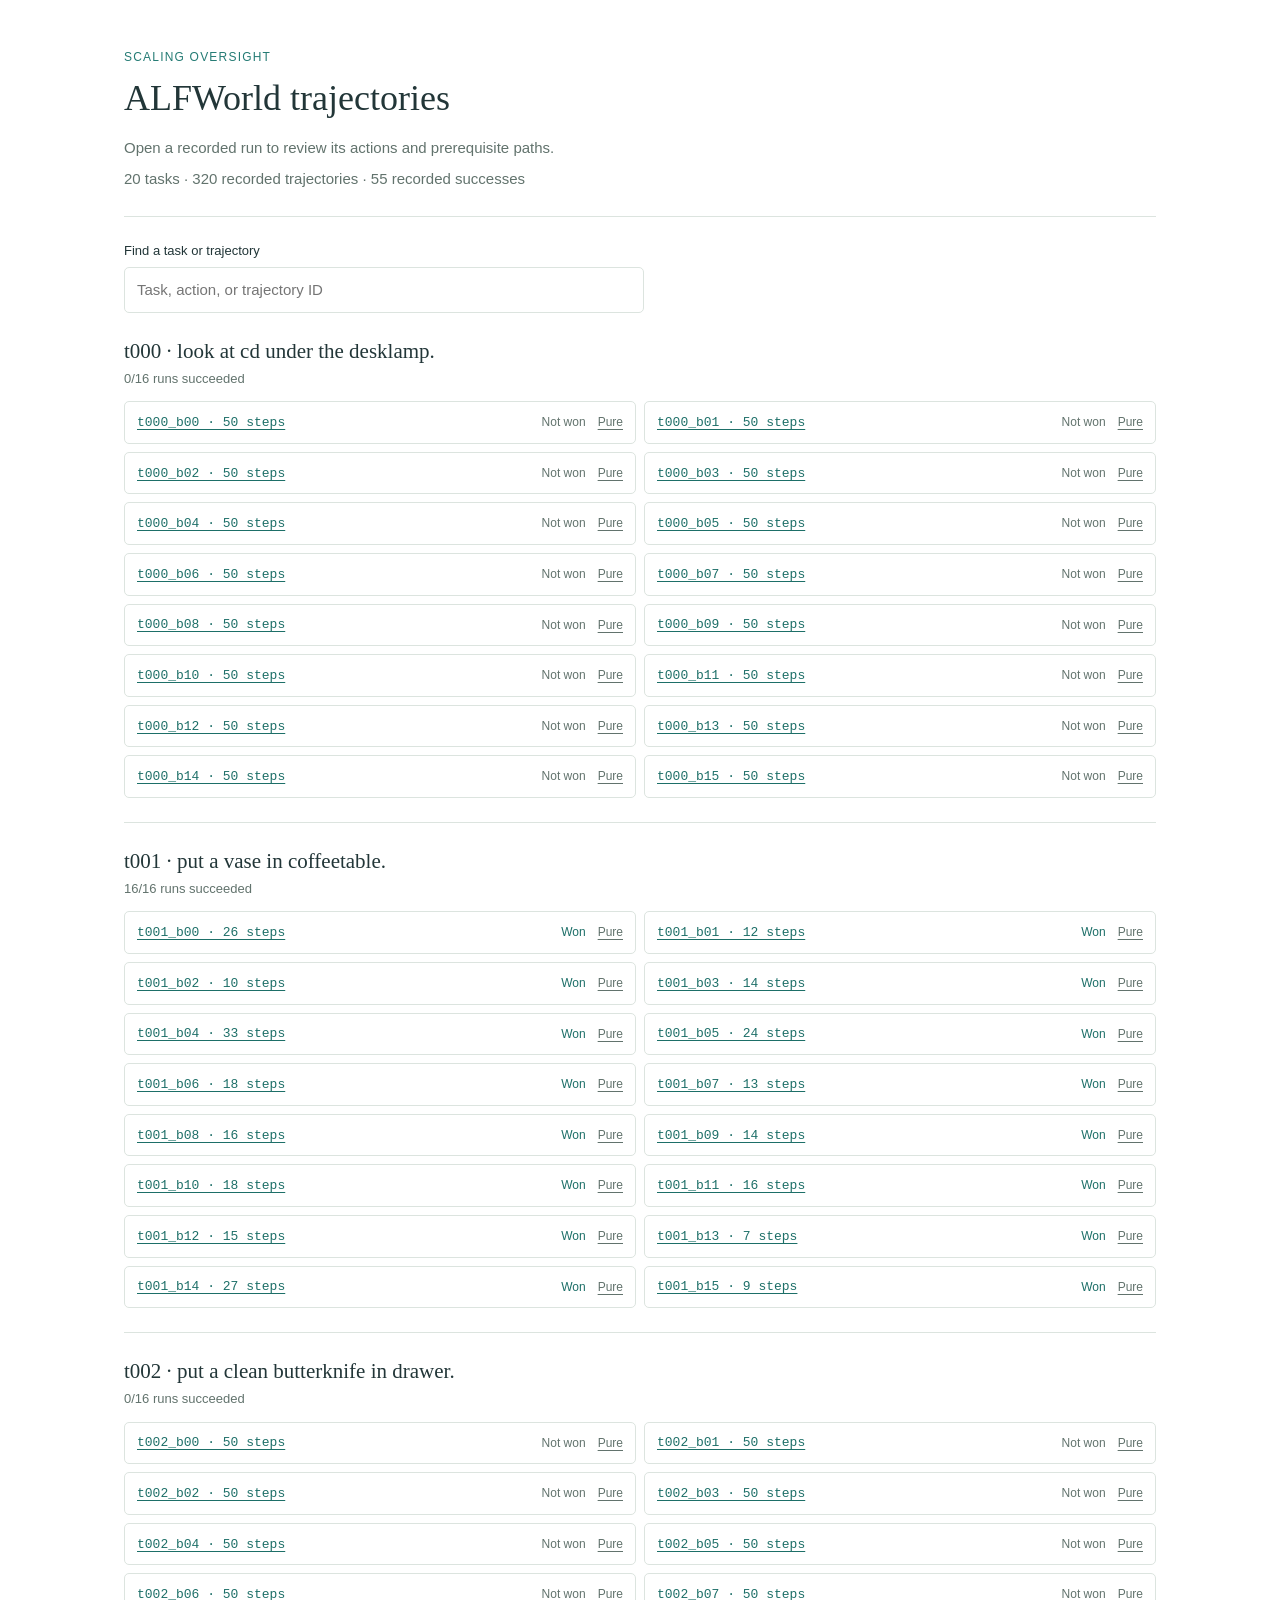
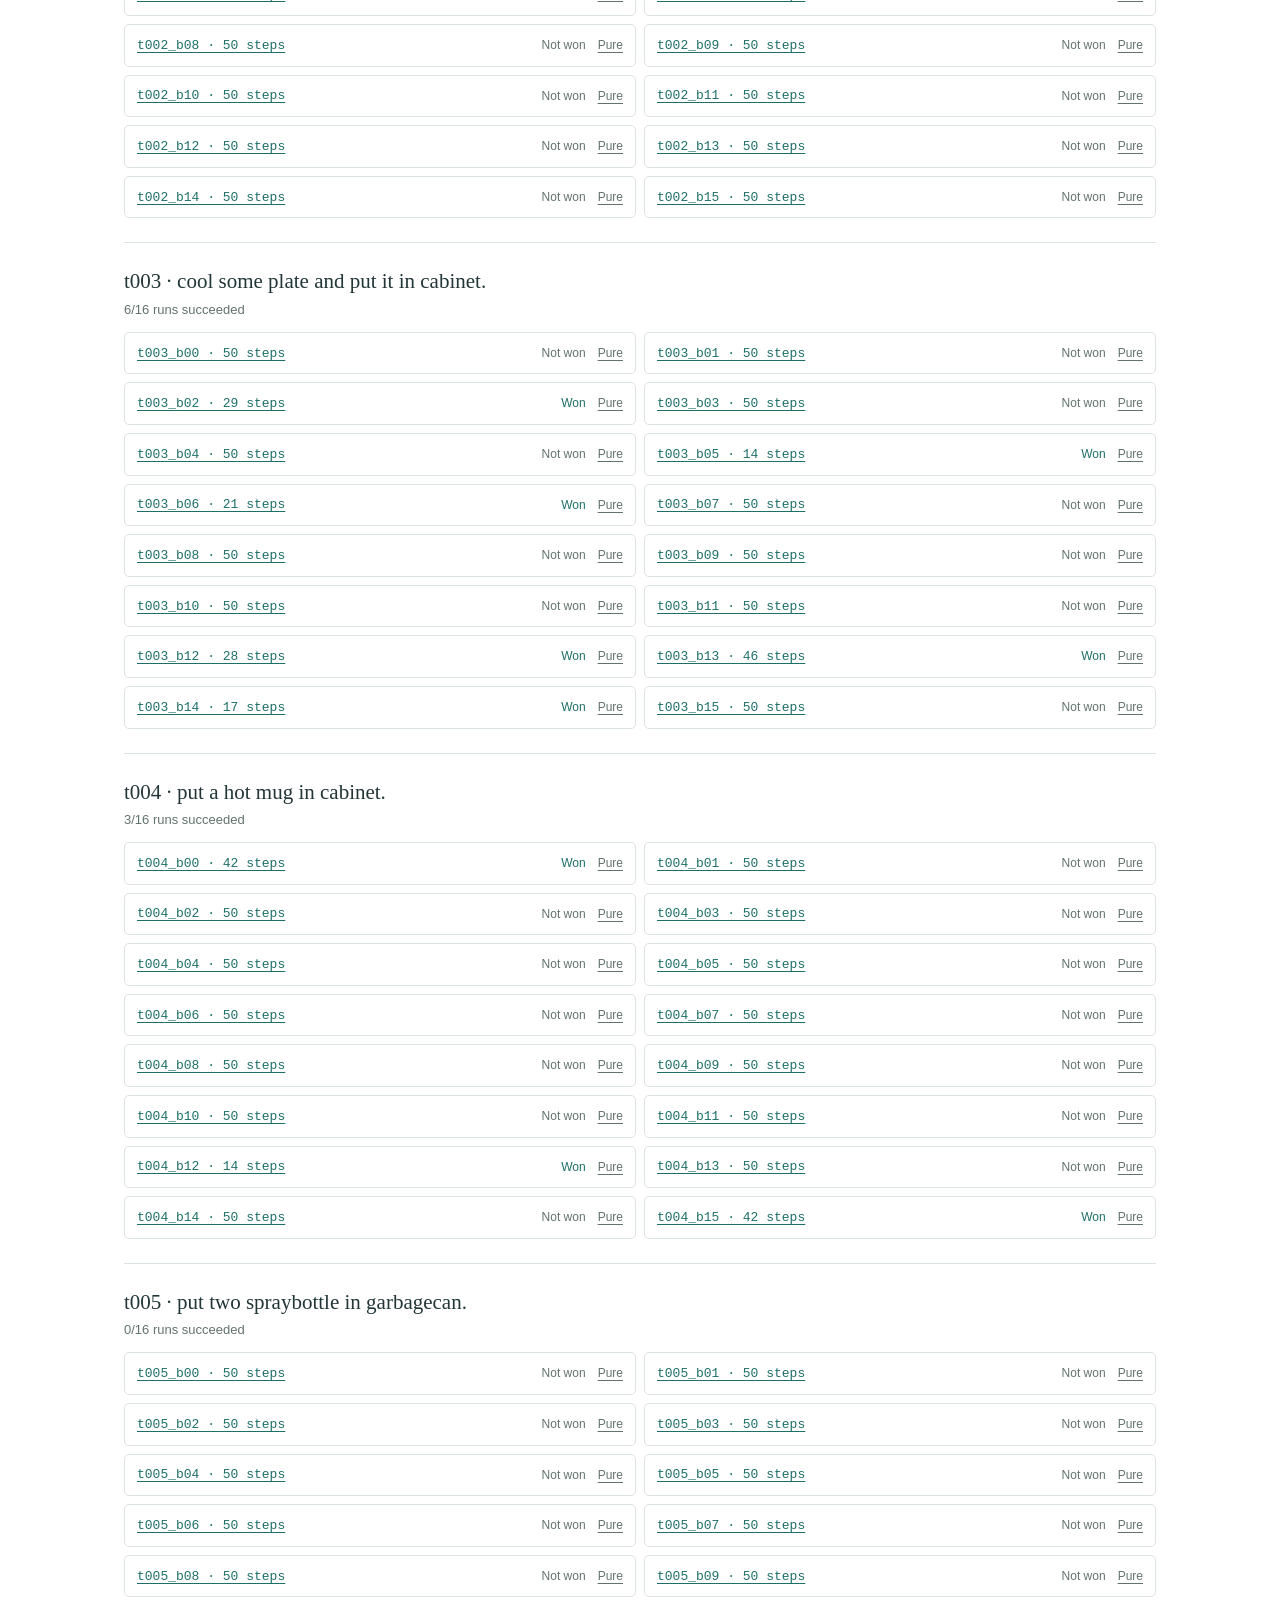
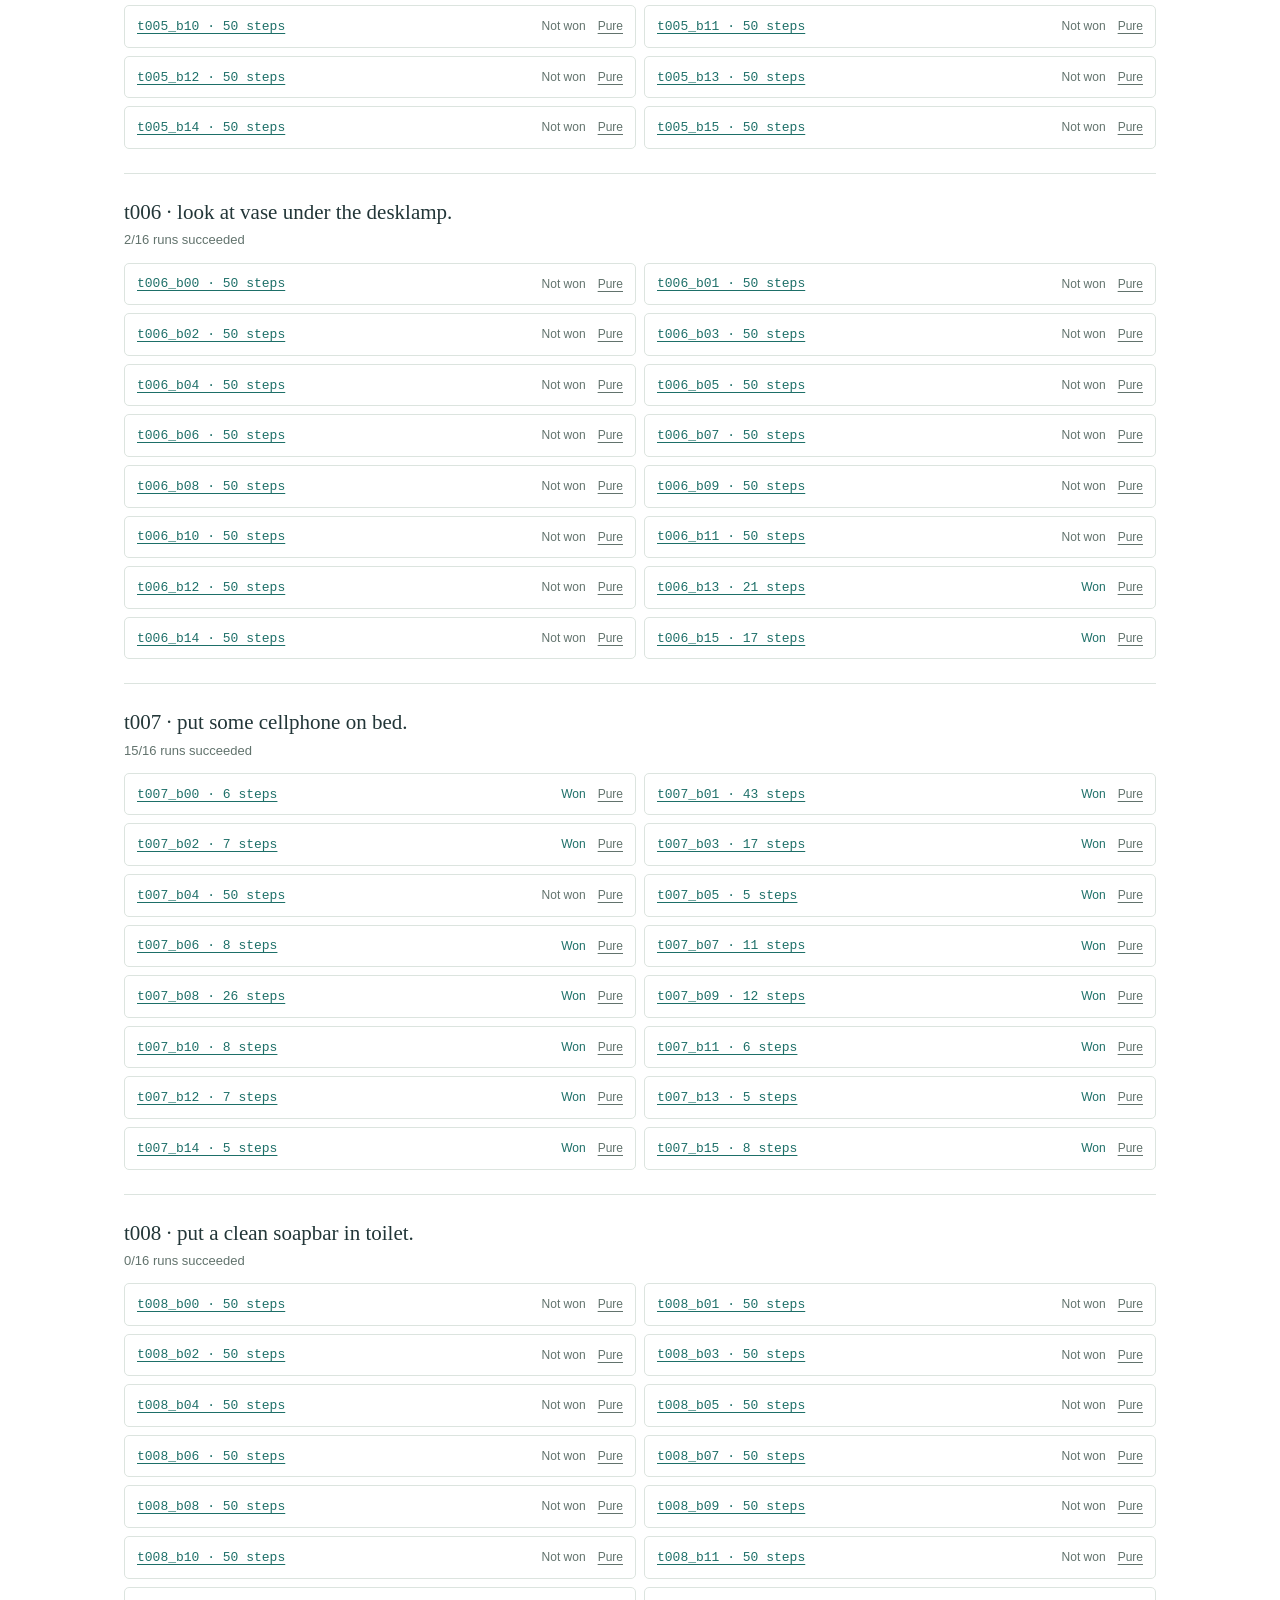
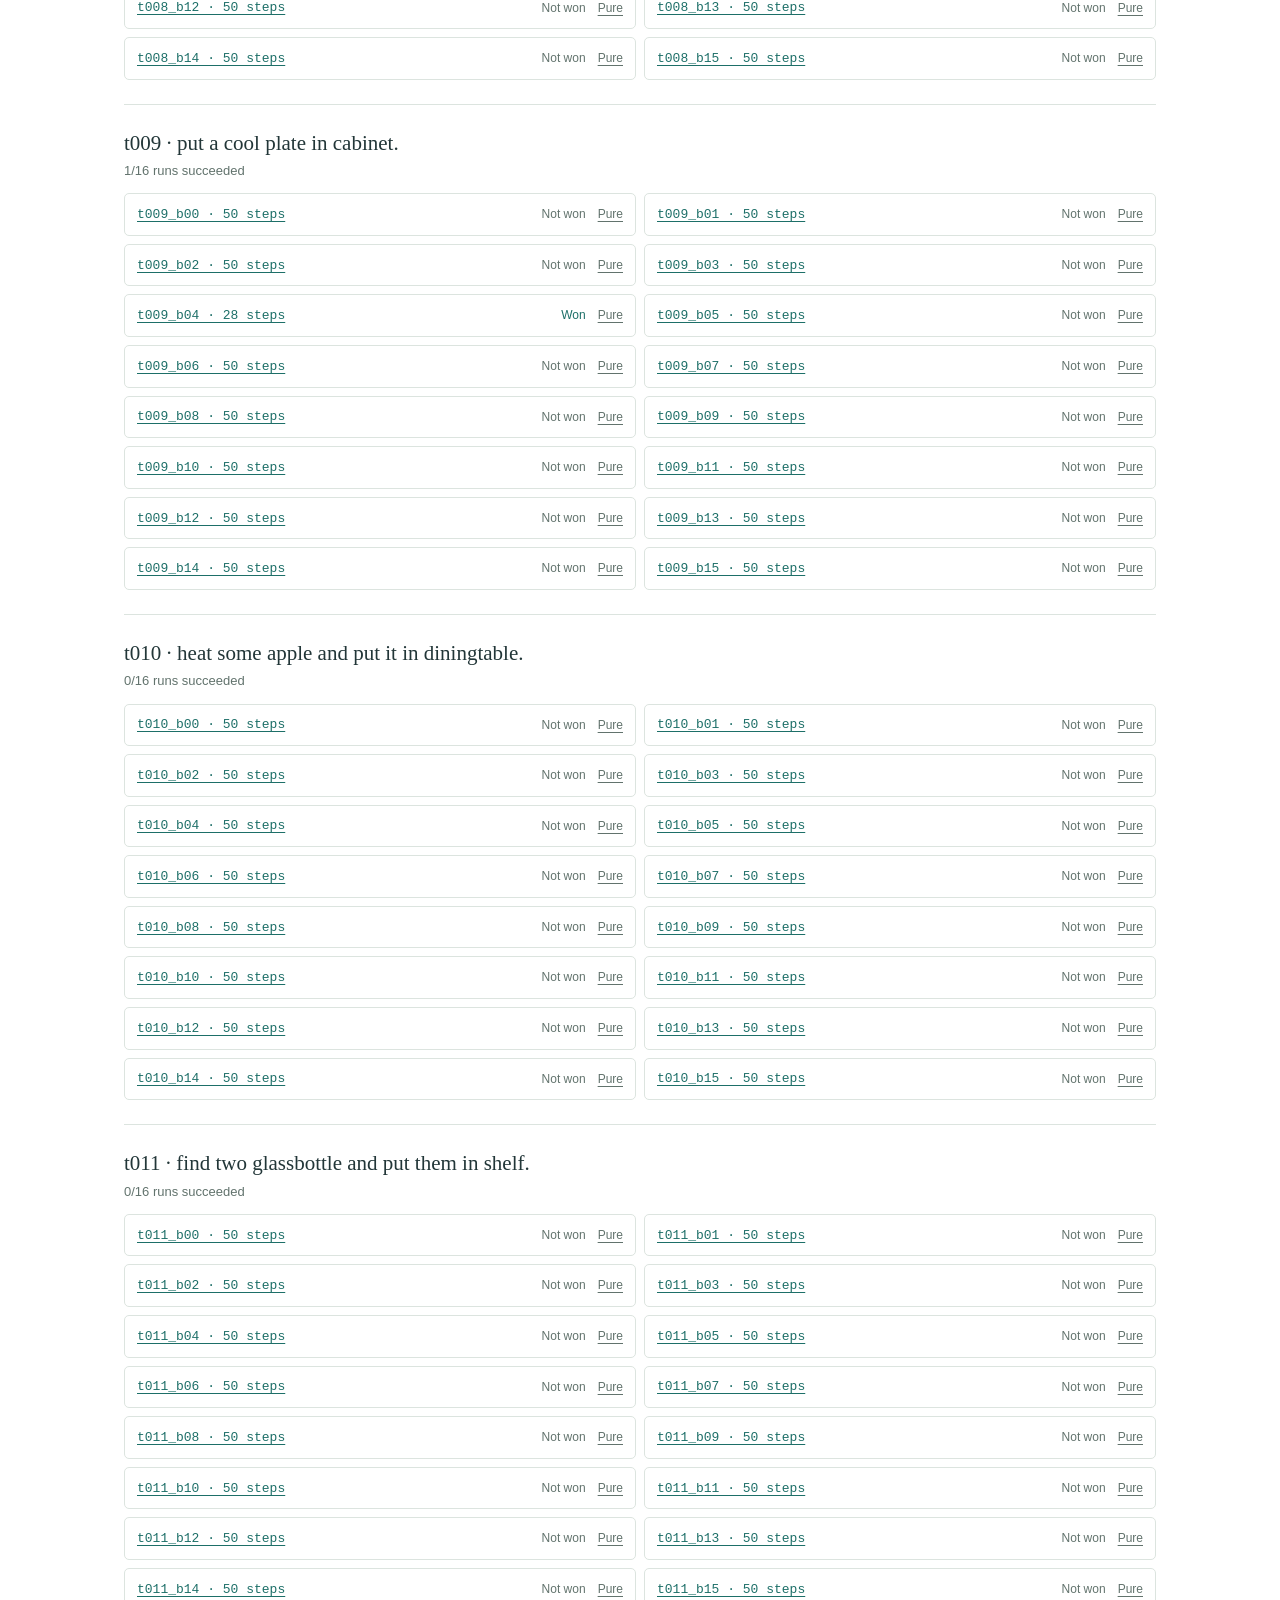
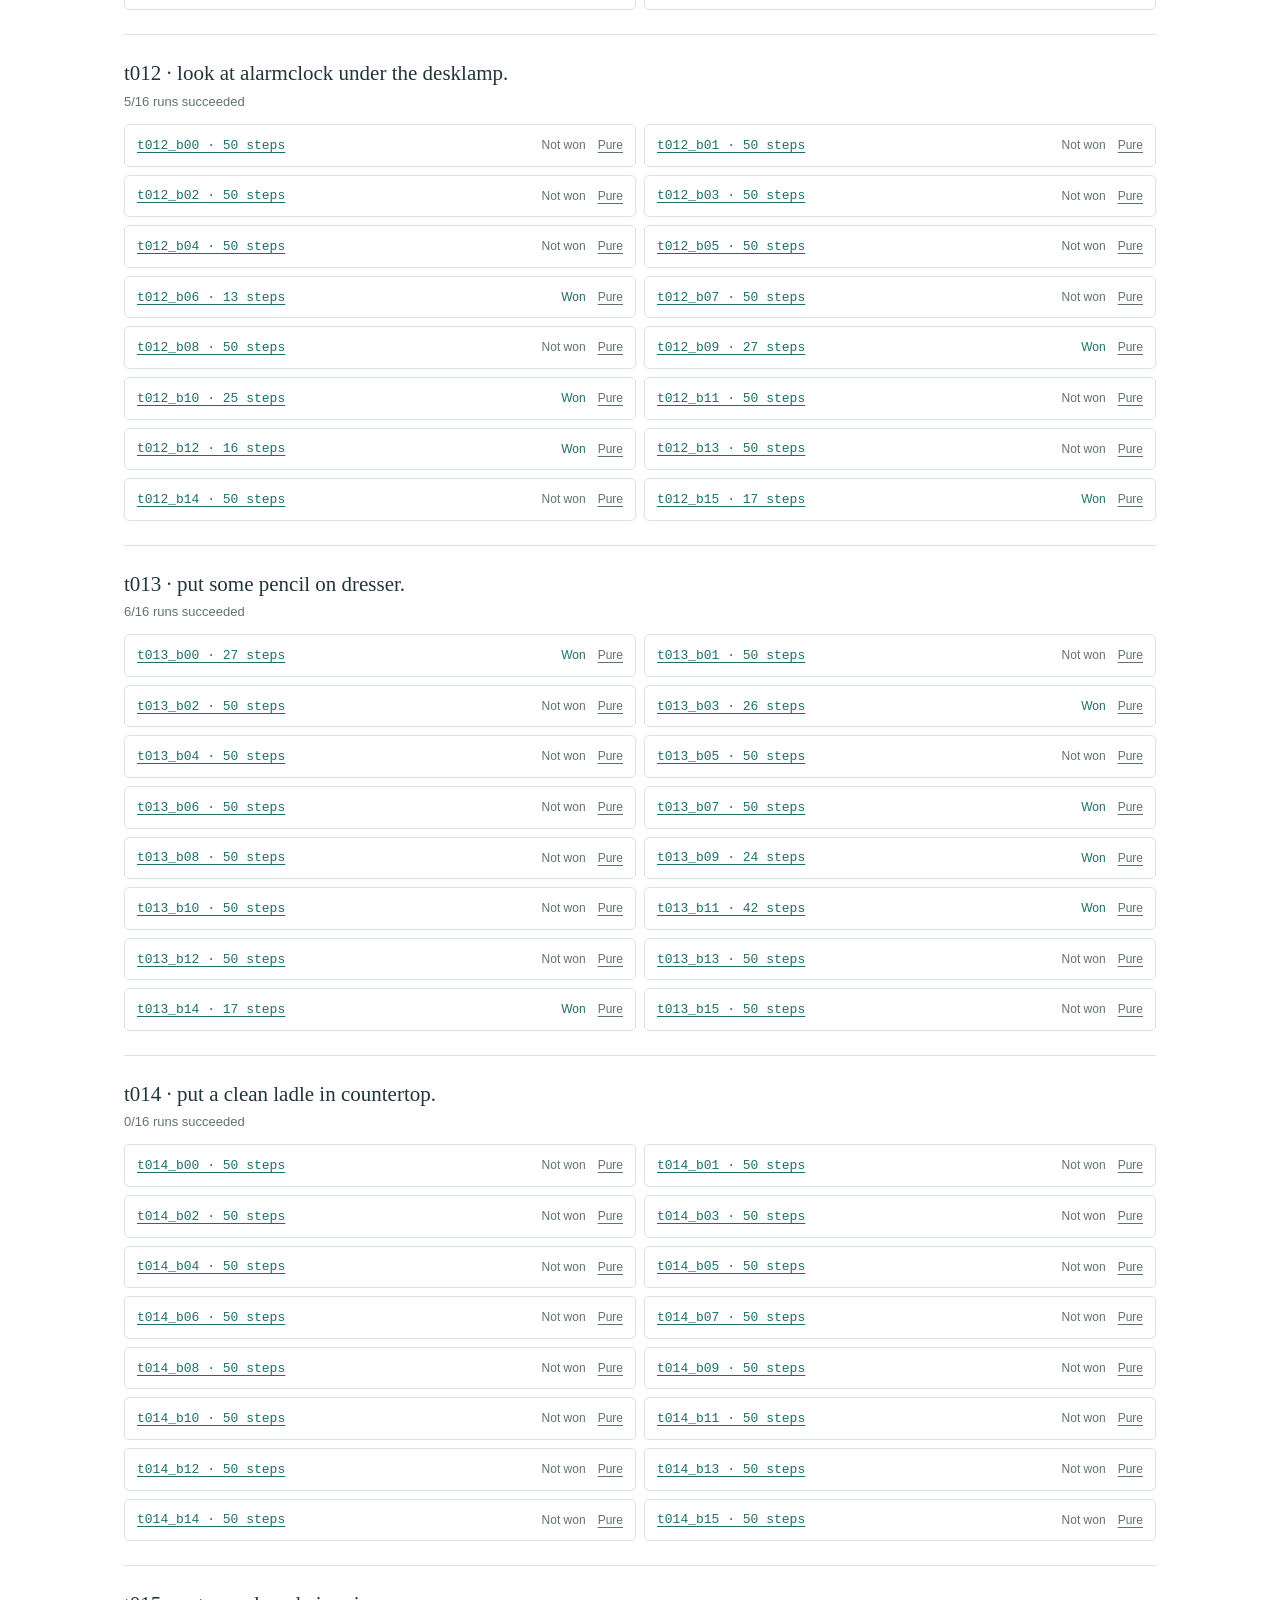
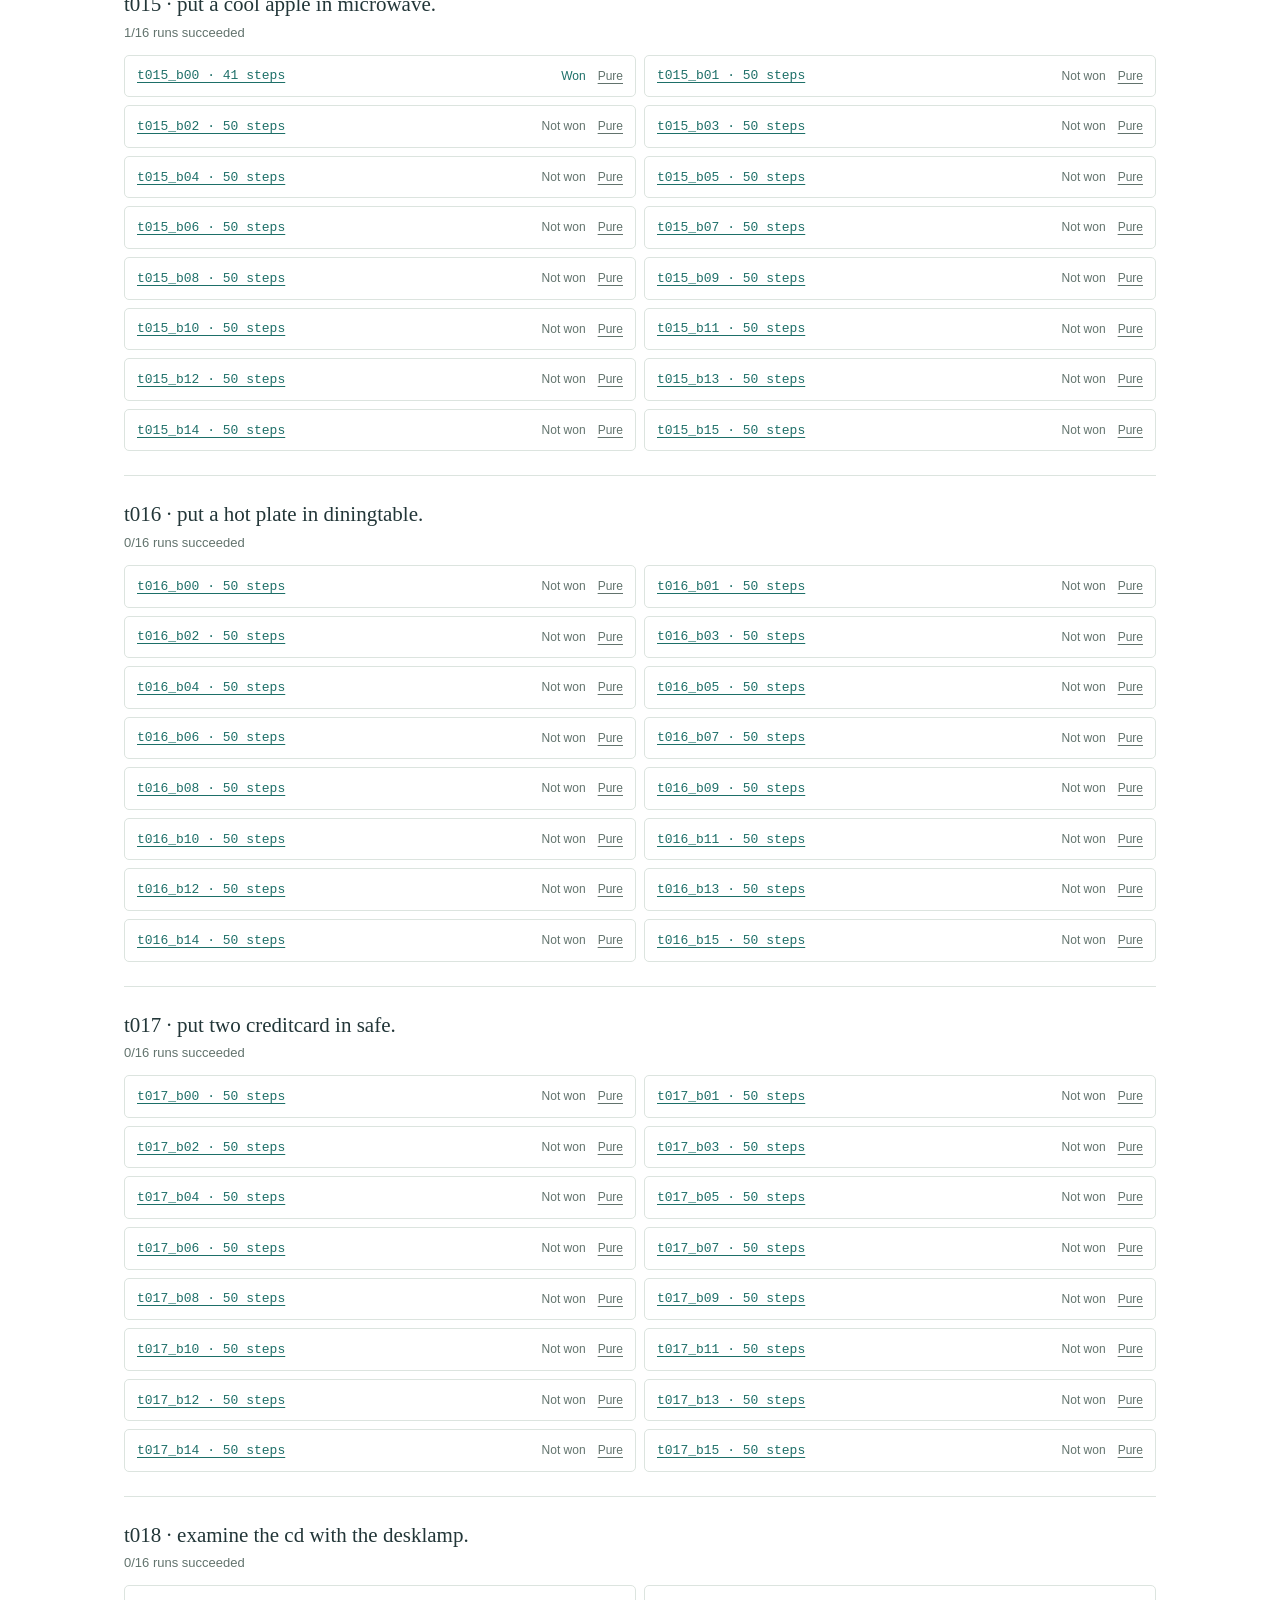
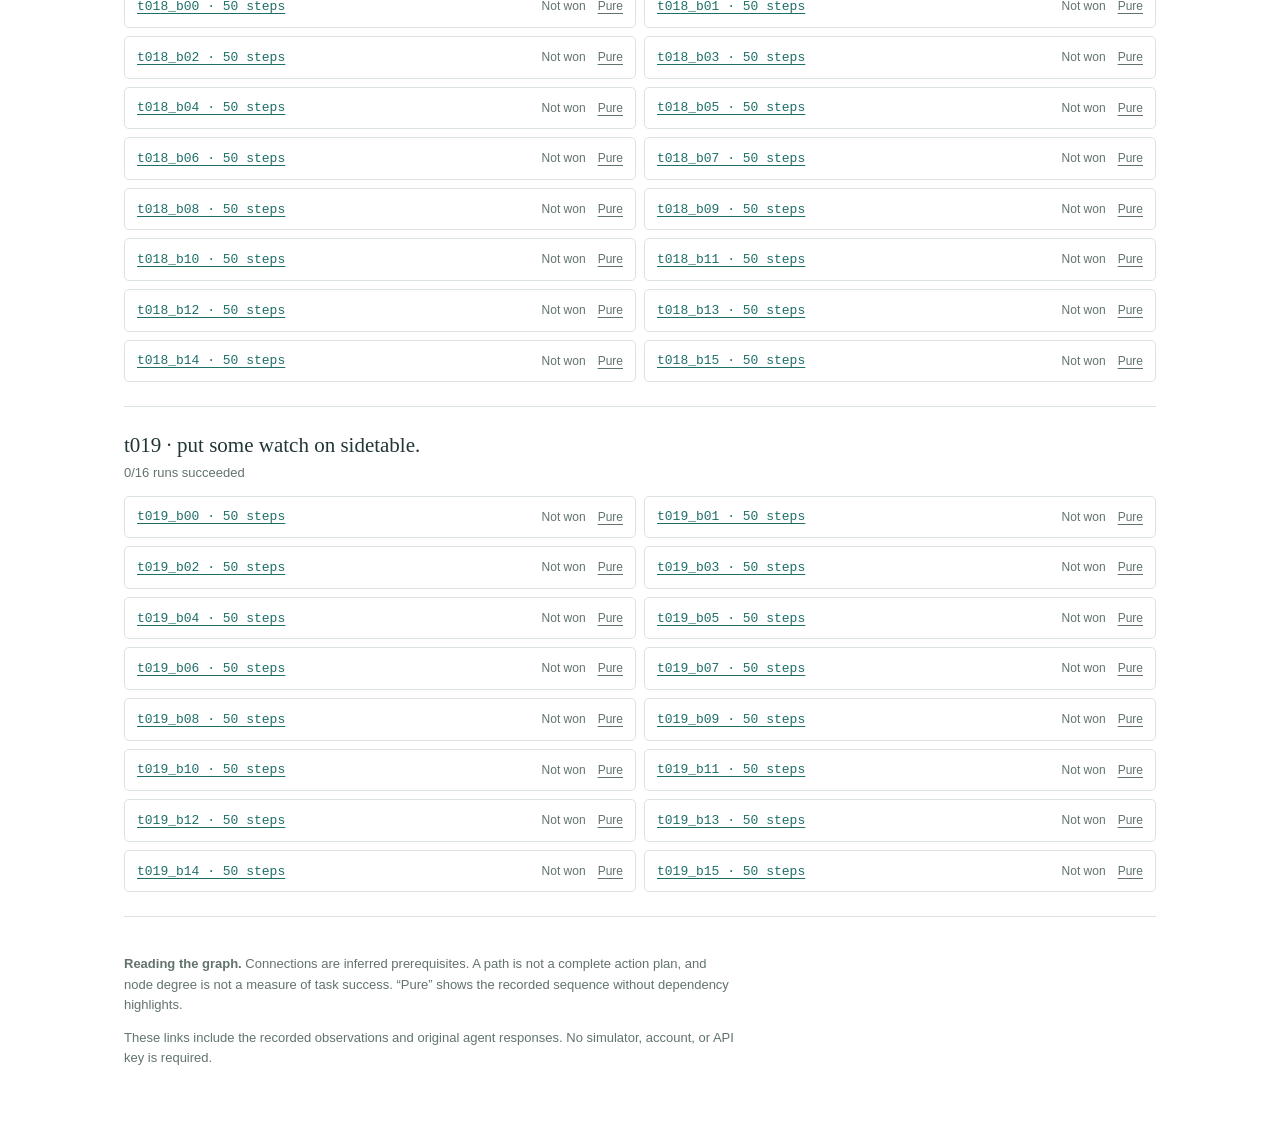
==== site/index.html @ 2ac8dd17 "Publish ALFWorld typed trajectory viewer and per-run data" ====
<!doctype html>
<html lang="en"><head>
<meta charset="utf-8"><meta name="viewport" content="width=device-width,initial-scale=1">
<meta name="description" content="Public review links for 320 recorded ALFWorld agent trajectories.">
<title>Scaling Oversight · ALFWorld traces</title>
<link rel="stylesheet" href="assets/catalog.css"><script src="assets/catalog.js" type="module"></script>
</head><body><main>
<header><p class="eyebrow">Scaling Oversight</p><h1>ALFWorld trajectories</h1>
<p>Open a recorded run to review its actions and prerequisite paths.</p><p id="dataset-summary" role="status">Loading available trajectories…</p></header>
<label class="search-label" for="task-search">Find a task or trajectory</label>
<input id="task-search" type="search" placeholder="Task, action, or trajectory ID" autocomplete="off">
<div id="tasks"></div><p id="empty" hidden>No matching tasks or trajectories.</p>
<noscript>Enable JavaScript to browse all review links. <a href="typed.html?dataset=alfworld&amp;id=t004_b01&amp;condition=highlight&amp;v=1">Open t004_b01</a>.</noscript>
<footer><p><strong>Reading the graph.</strong> Connections are inferred prerequisites. A path is not a complete action plan, and node degree is not a measure of task success. “Pure” shows the recorded sequence without dependency highlights.</p><p>These links include the recorded observations and original agent responses. No simulator, account, or API key is required.</p></footer>
</main></body></html>
---- site/assets/catalog.css ----
:root{color-scheme:light;--ink:#223638;--muted:#62736d;--line:#dce4df;--teal:#247b74}*{box-sizing:border-box}body{margin:0;color:var(--ink);background:#fff;font:15px/1.55 'Avenir Next',Avenir,'Trebuchet MS',sans-serif}main{max-width:1080px;margin:auto;padding:40px 24px}.eyebrow{color:var(--teal);font-size:12px;text-transform:uppercase;letter-spacing:.1em}h1{font:500 36px/1.2 Georgia,serif;margin:10px 0 16px}header{border-bottom:1px solid var(--line);padding-bottom:18px;margin-bottom:24px}header p{margin:8px 0;color:var(--muted)}.search-label{display:block;font-size:13px;margin-bottom:6px}input{font:inherit;padding:10px 12px;border:1px solid var(--line);border-radius:5px;width:100%;max-width:520px}.task{padding:24px 0;border-bottom:1px solid var(--line)}h2{font:500 21px/1.35 Georgia,serif;margin:0 0 4px}.task-summary{font-size:13px;color:var(--muted);margin:0 0 12px}.runs{display:grid;grid-template-columns:repeat(2,minmax(0,1fr));gap:8px;list-style:none;margin:0;padding:0}.runs li{display:flex;align-items:center;gap:12px;border:1px solid var(--line);border-radius:5px;padding:11px 12px;font-size:12px}.primary{font:13px Consolas,monospace;flex:1}a{color:#1d6f68;text-underline-offset:3px}.won{color:#1d6f68}.not-won{color:var(--muted)}.pure{color:var(--muted)}a:focus-visible,input:focus-visible{outline:3px solid var(--teal);outline-offset:3px}footer{font-size:13px;color:var(--muted);padding-top:24px;max-width:85ch}[hidden]{display:none!important}@media(max-width:680px){main{padding:24px 16px}h1{font-size:30px}.runs{grid-template-columns:1fr}.runs li{gap:9px}}
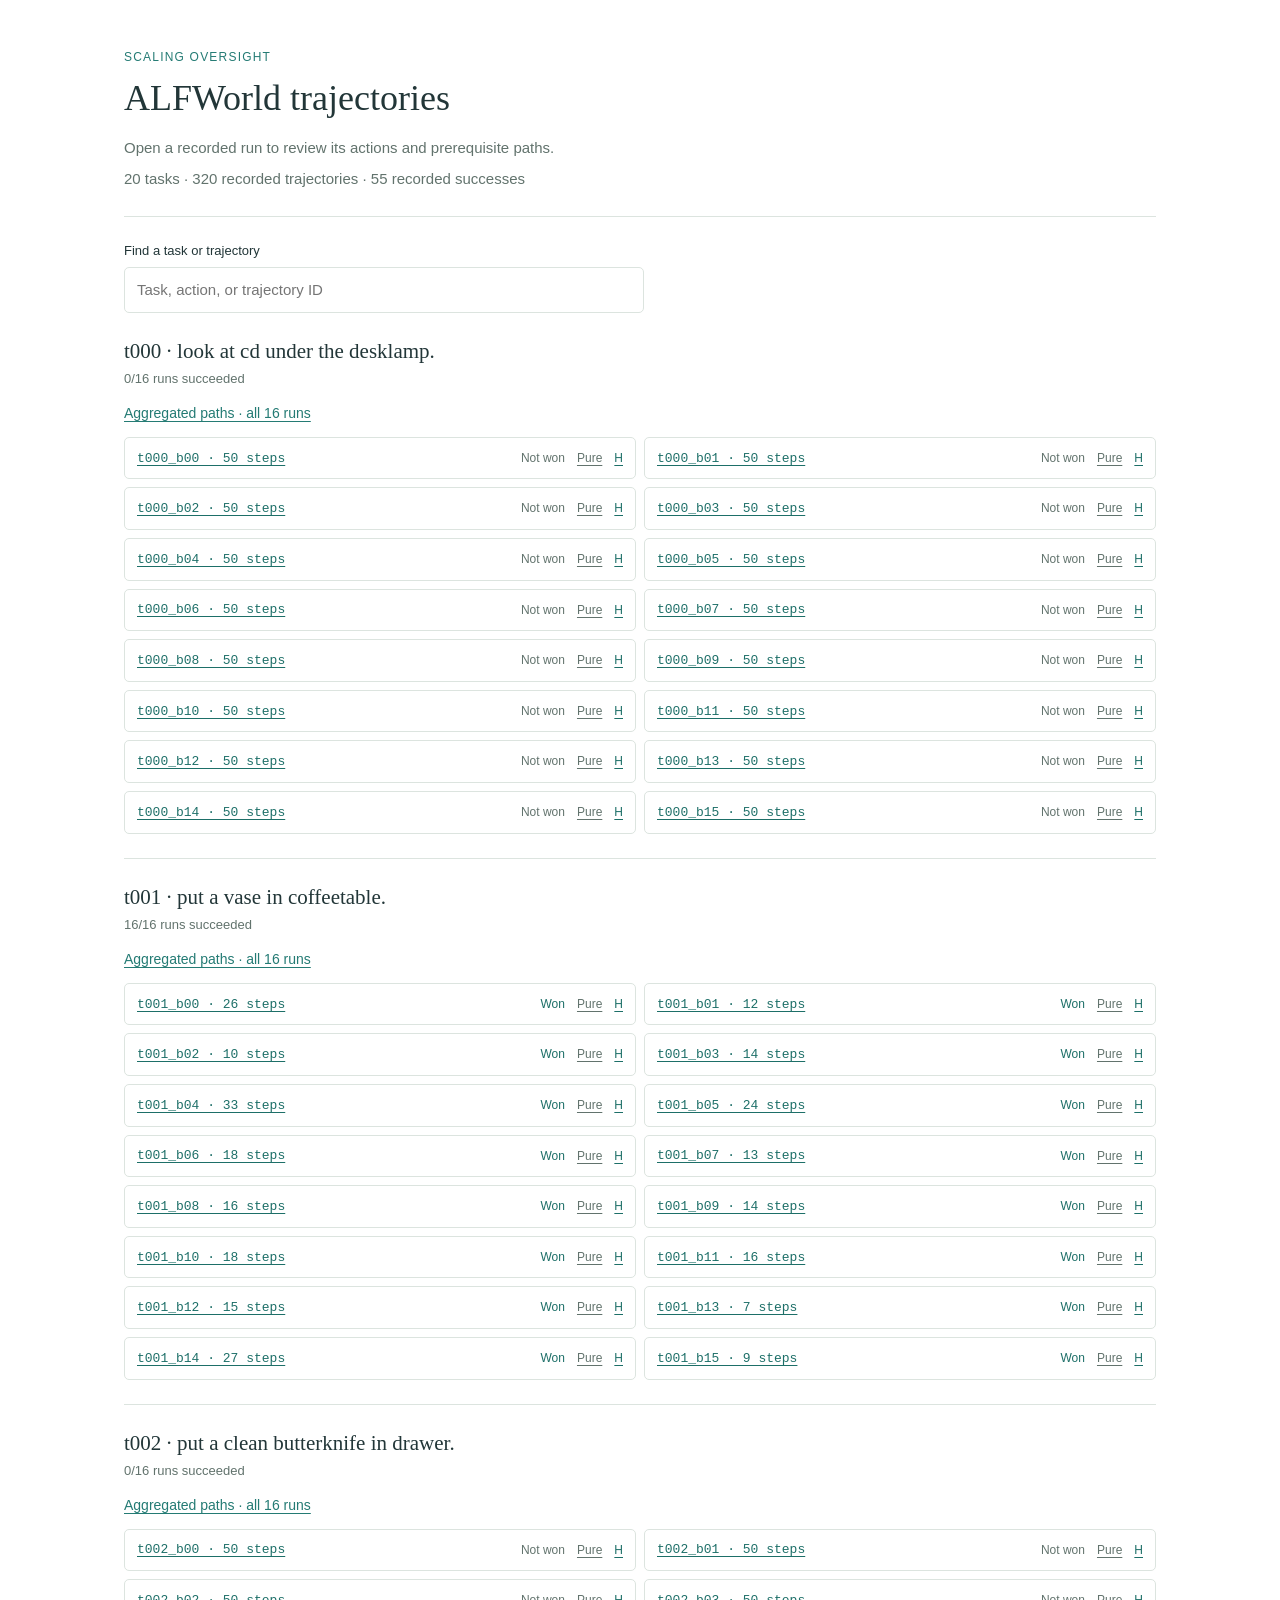
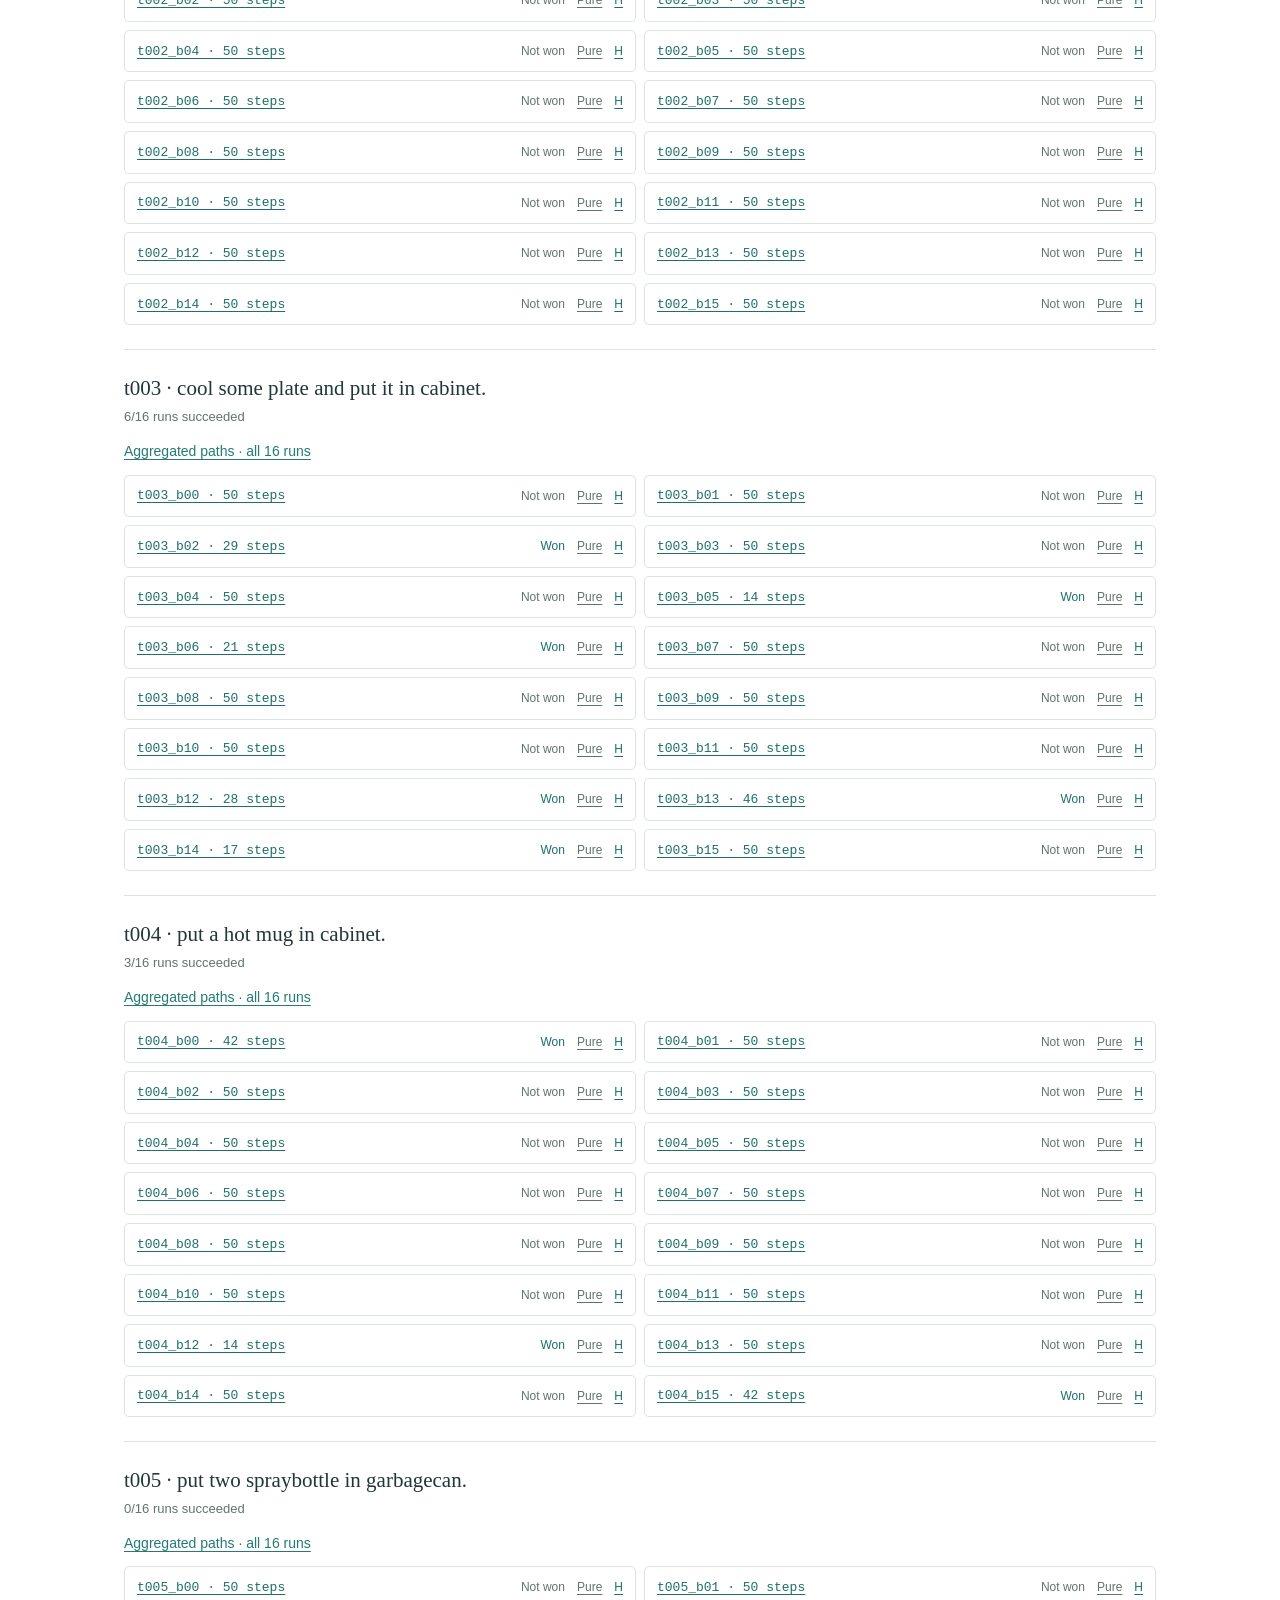
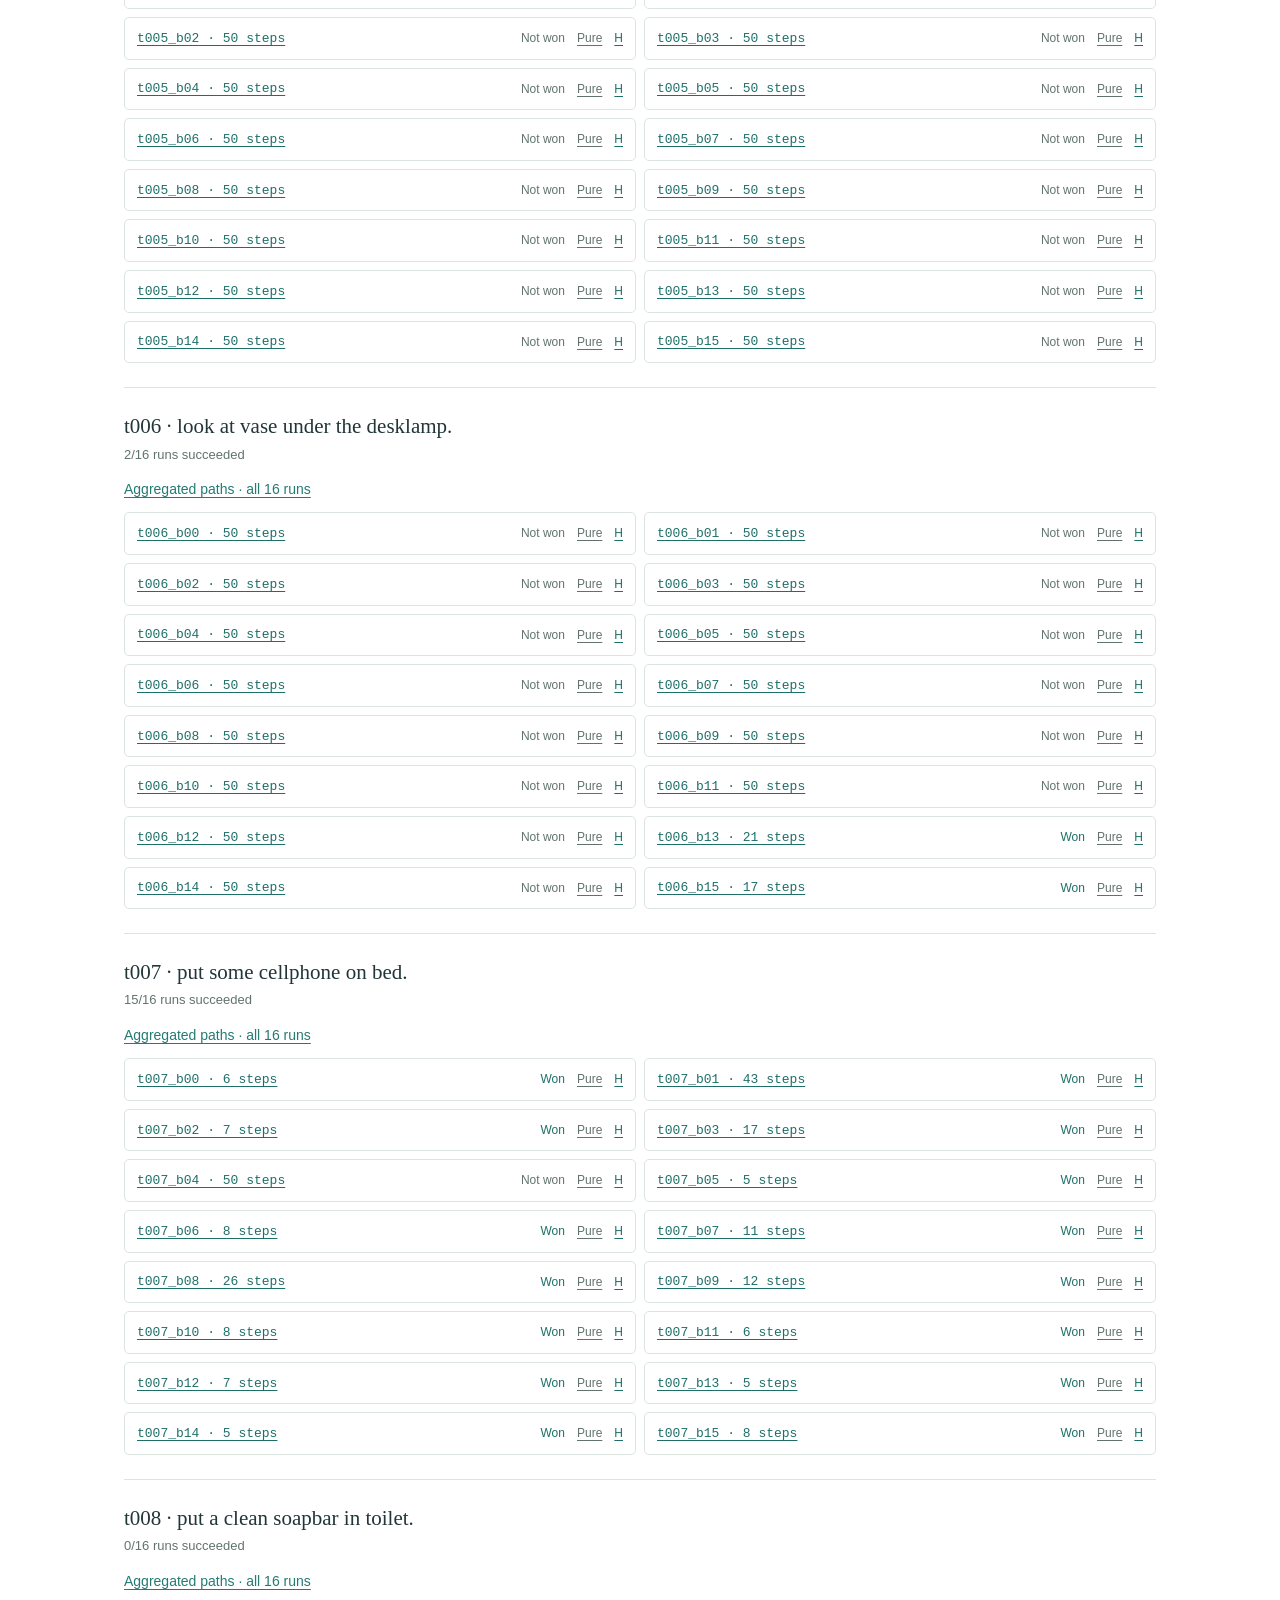
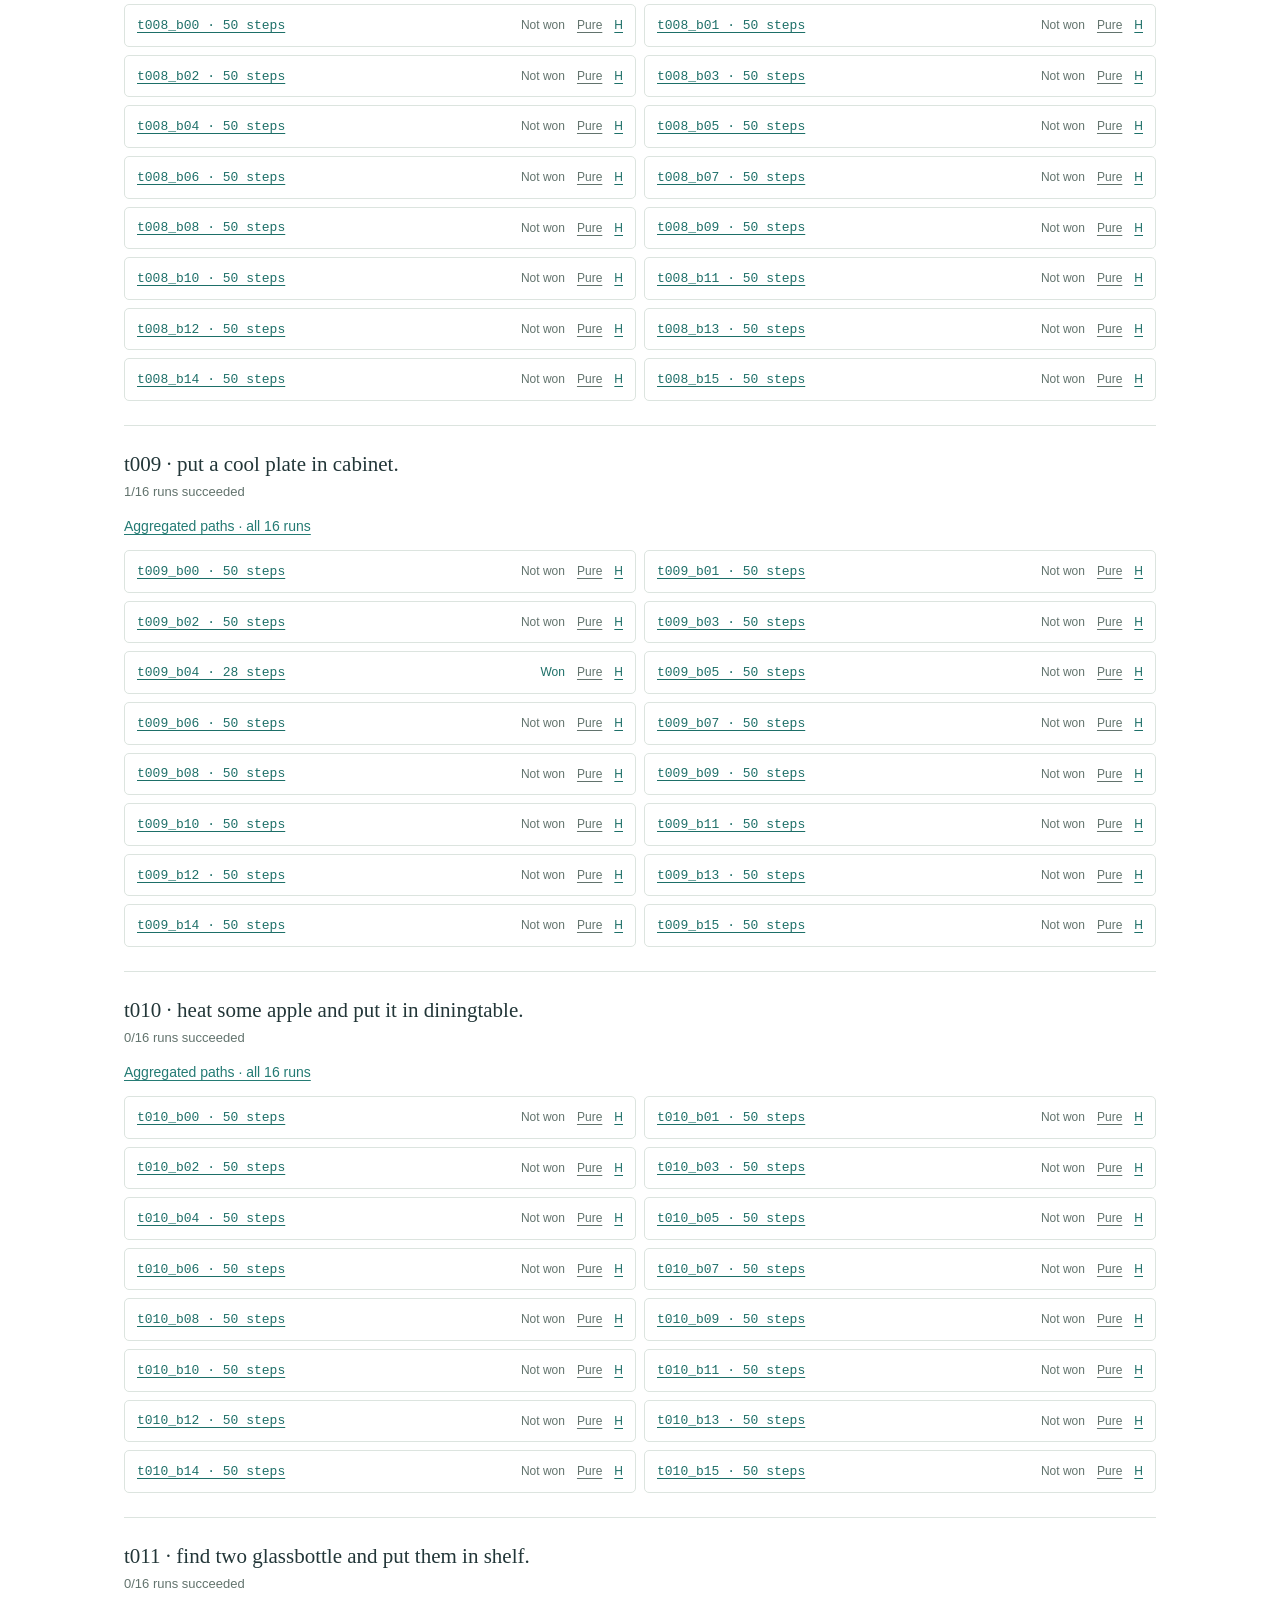
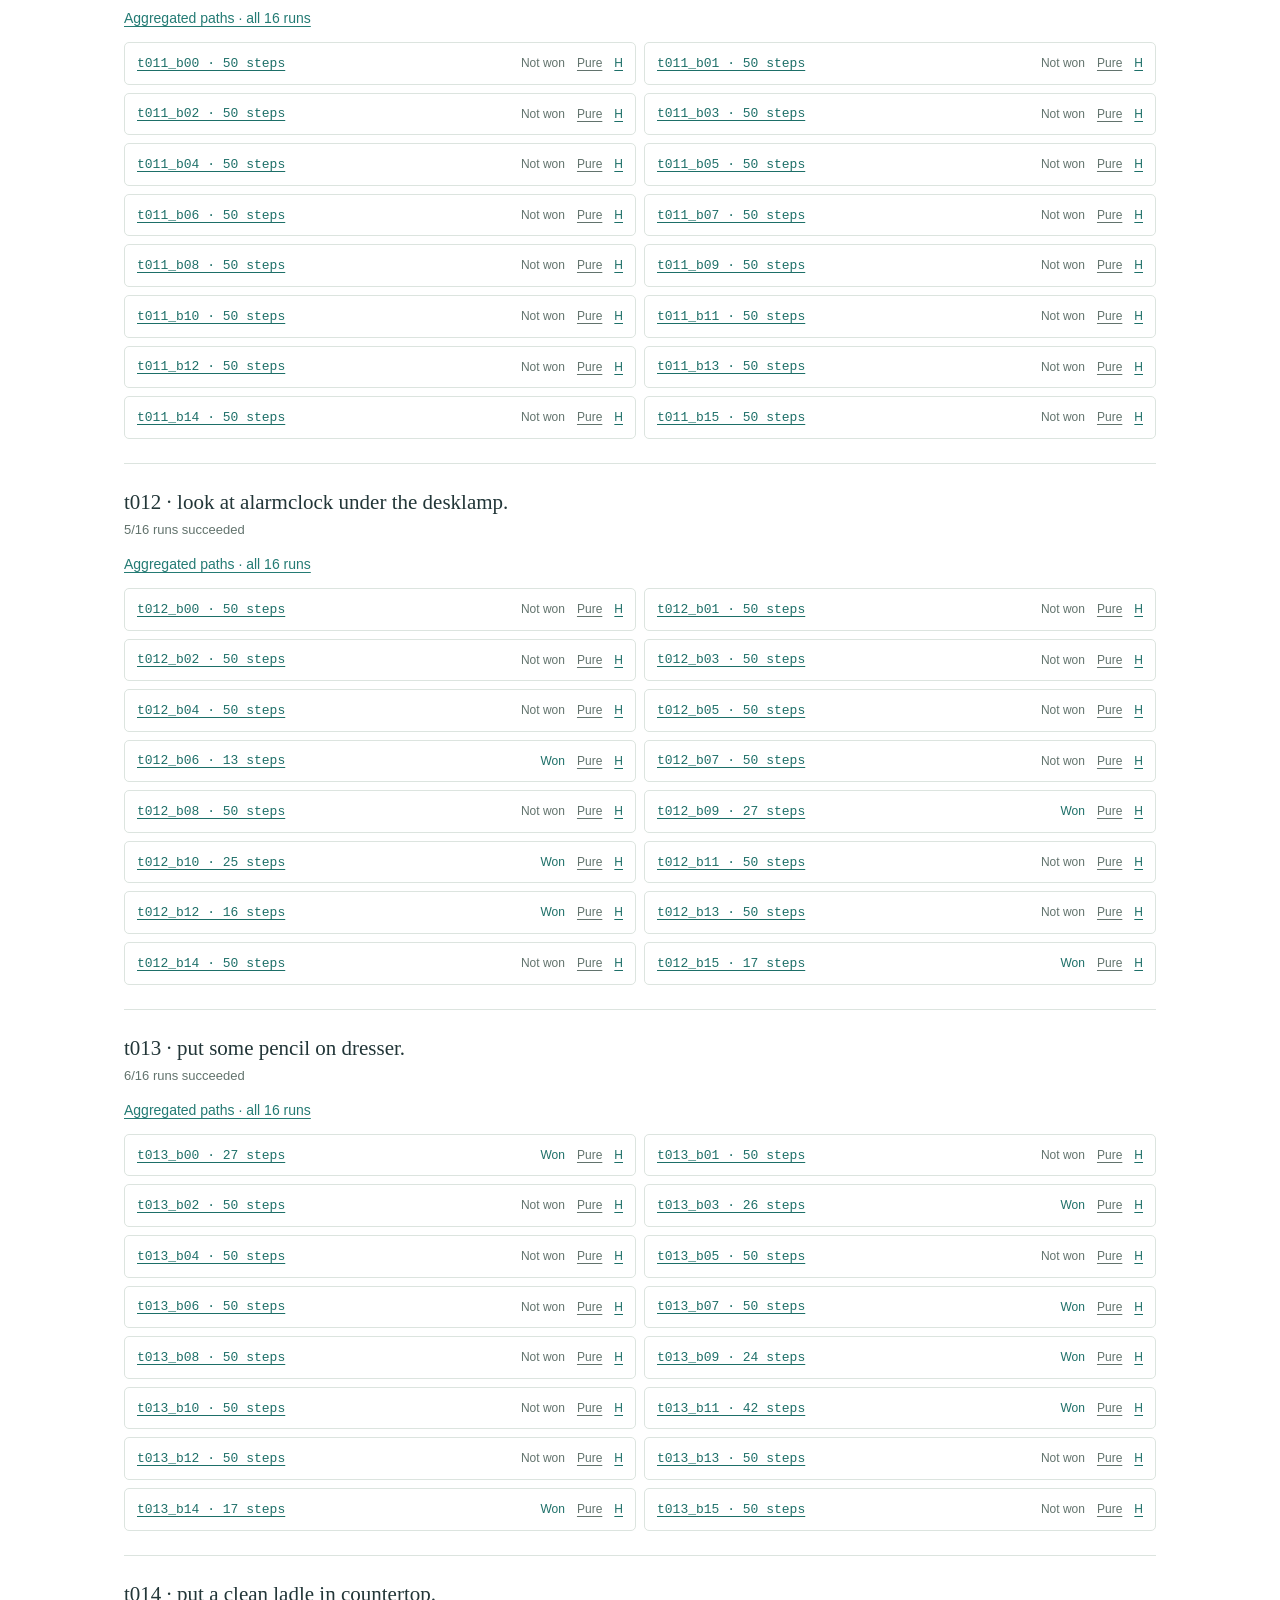
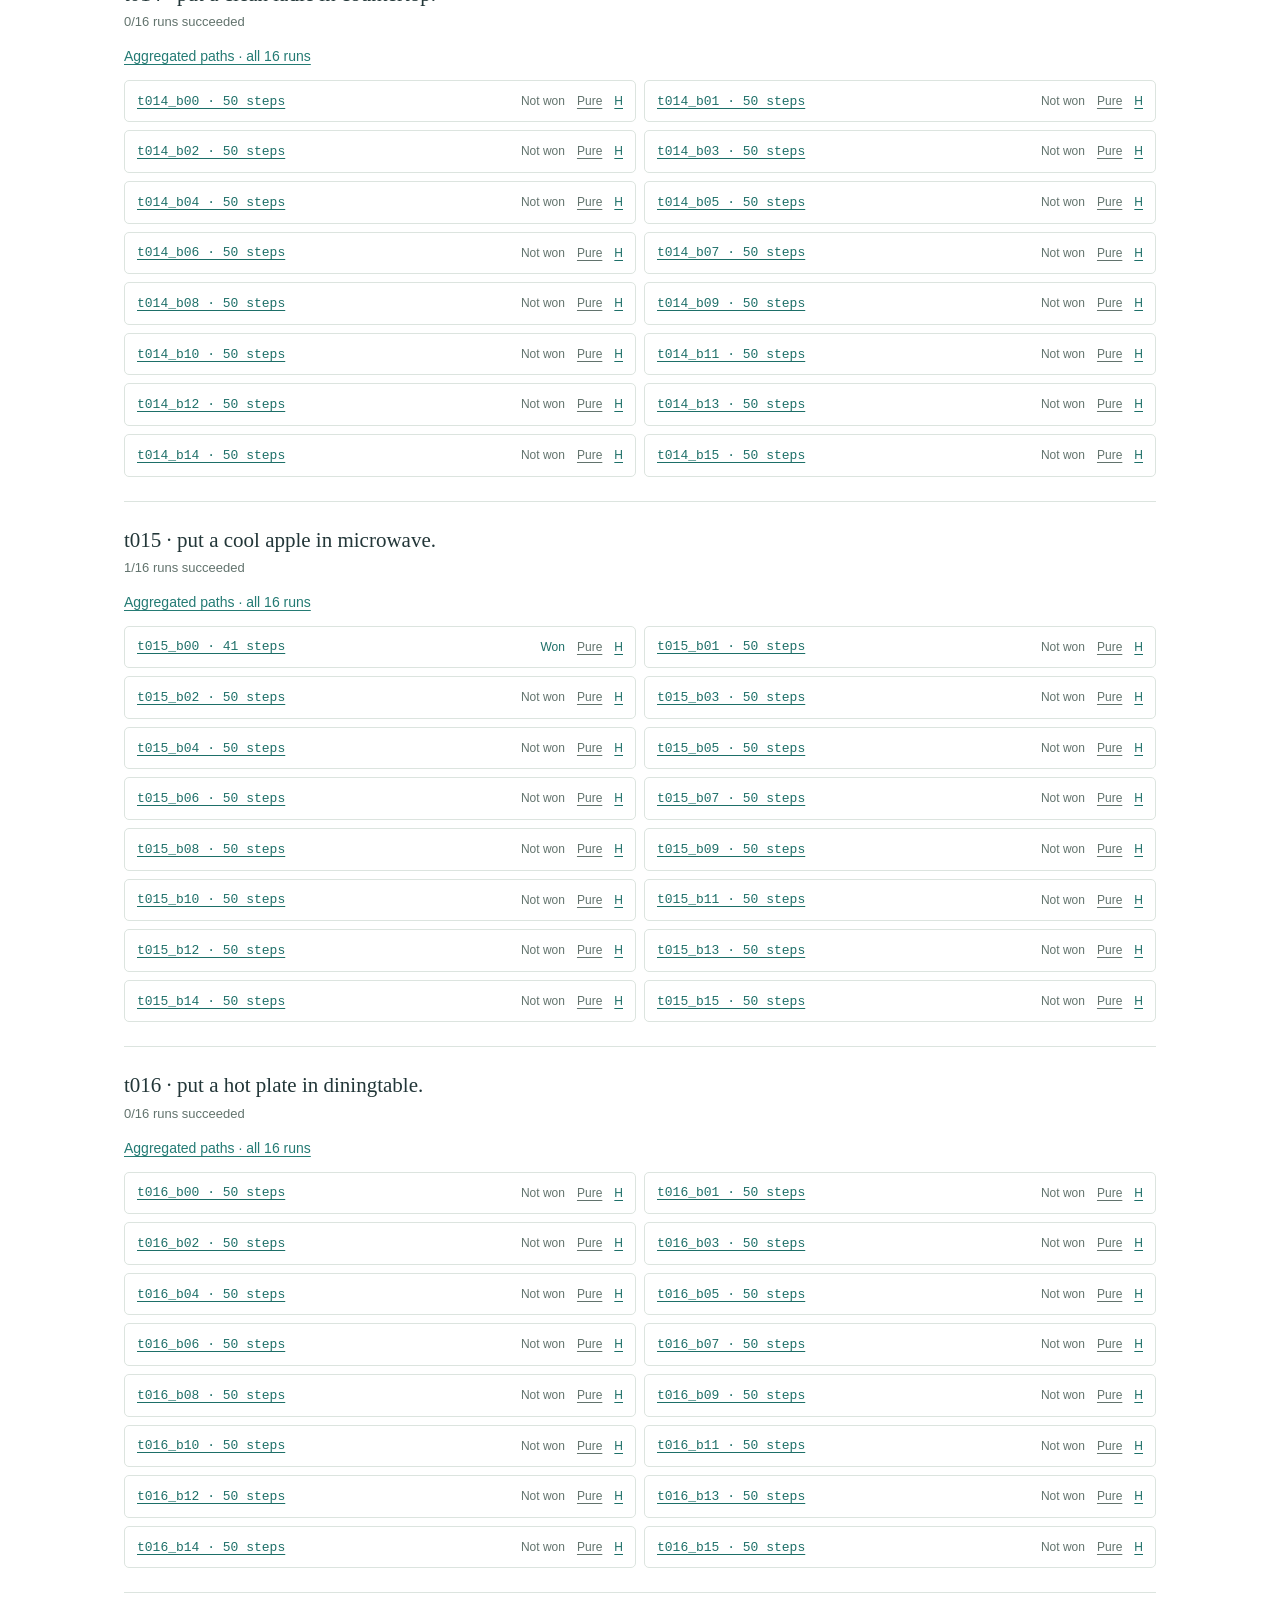
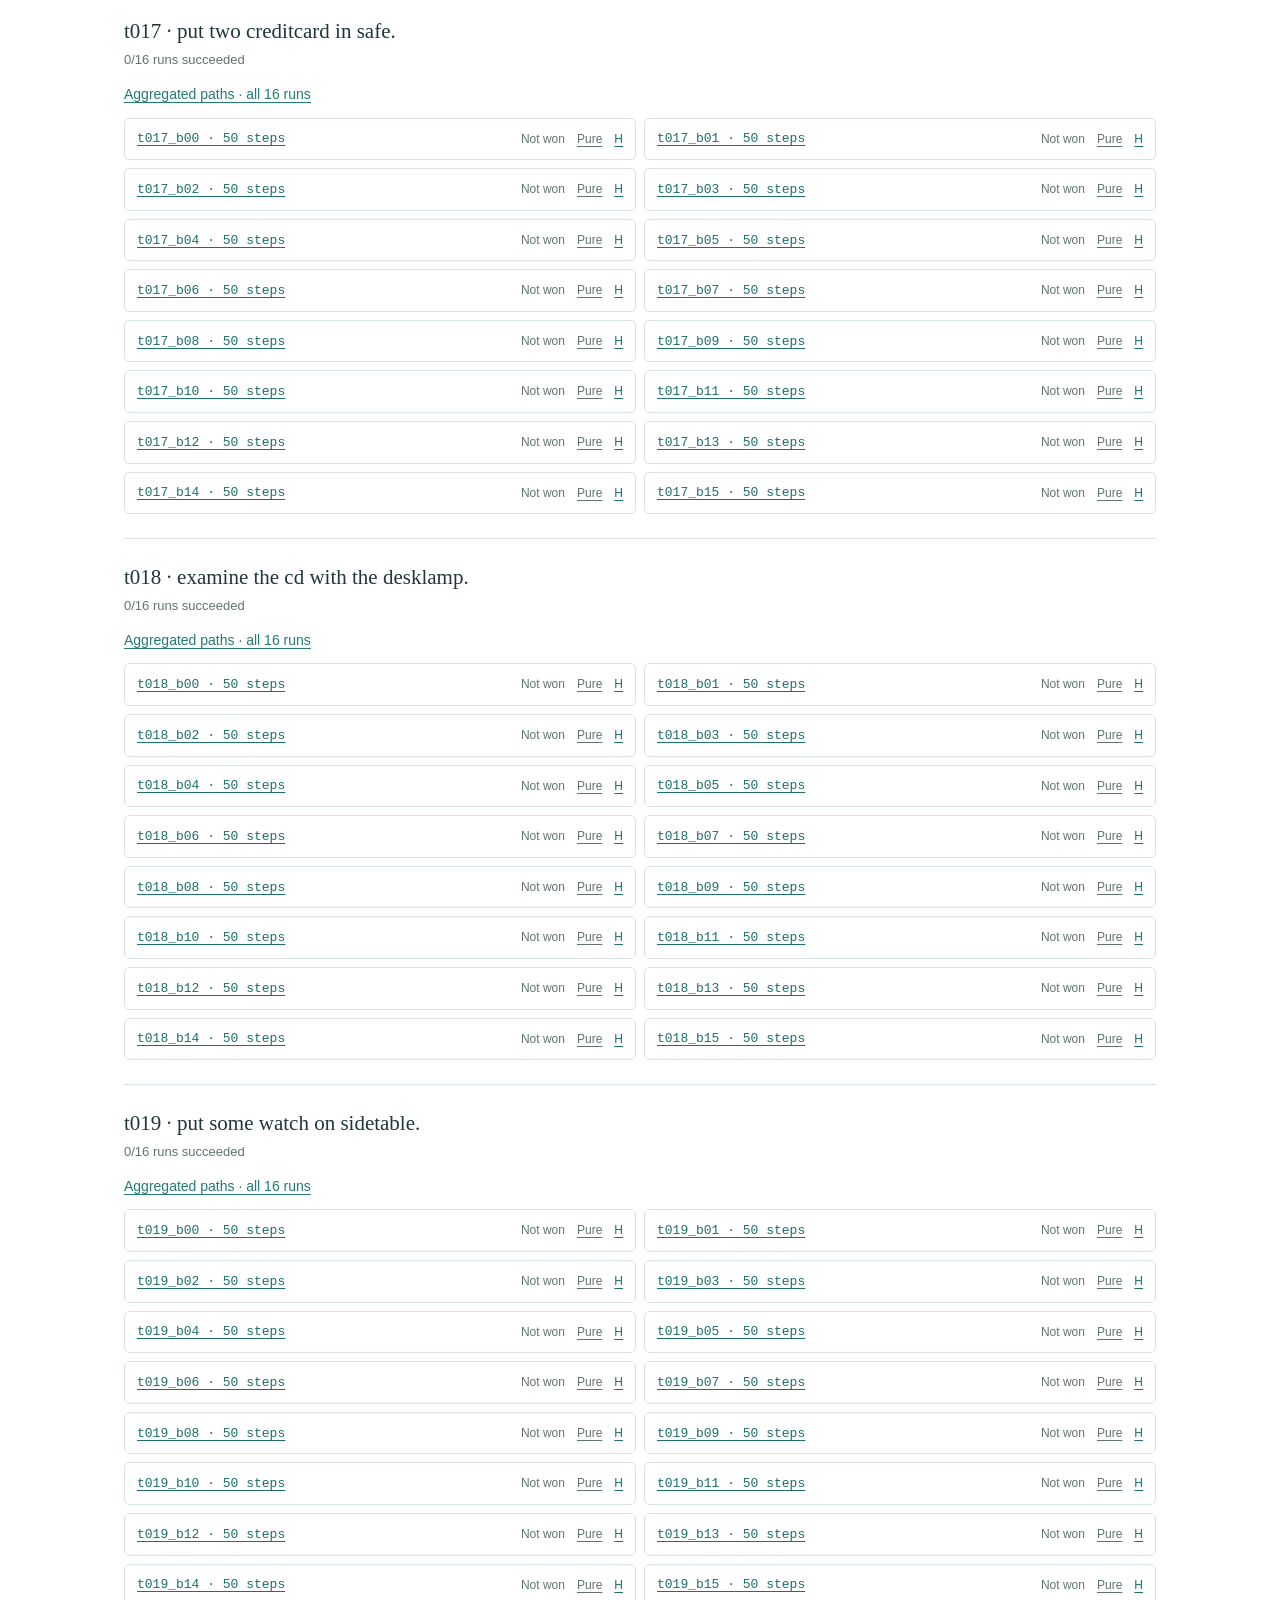
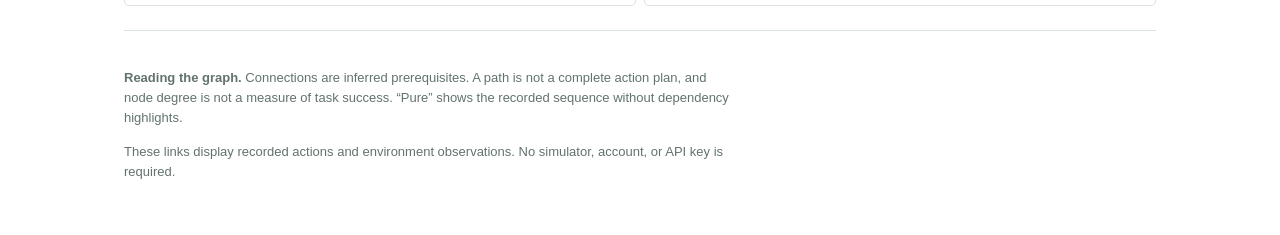
==== commit 1f2e2b54: "Version viewer assets to prevent stale condition routing" ====
--- a/site/index.html
+++ b/site/index.html
@@ -3,7 +3,7 @@
 <meta charset="utf-8"><meta name="viewport" content="width=device-width,initial-scale=1">
 <meta name="description" content="Public review links for 320 recorded ALFWorld agent trajectories.">
 <title>Scaling Oversight · ALFWorld traces</title>
-<link rel="stylesheet" href="assets/catalog.css"><script src="assets/catalog.js" type="module"></script>
+<link rel="stylesheet" href="assets/catalog.css?rev=bb4a33c718c3"><script src="assets/catalog.js?rev=7e537829c1b1" type="module"></script>
 </head><body><main>
 <header><p class="eyebrow">Scaling Oversight</p><h1>ALFWorld trajectories</h1>
 <p>Open a recorded run to review its actions and prerequisite paths.</p><p id="dataset-summary" role="status">Loading available trajectories…</p></header>
@@ -11,5 +11,5 @@
 <input id="task-search" type="search" placeholder="Task, action, or trajectory ID" autocomplete="off">
 <div id="tasks"></div><p id="empty" hidden>No matching tasks or trajectories.</p>
 <noscript>Enable JavaScript to browse all review links. <a href="typed.html?dataset=alfworld&amp;id=t004_b01&amp;condition=highlight&amp;v=1">Open t004_b01</a>.</noscript>
-<footer><p><strong>Reading the graph.</strong> Connections are inferred prerequisites. A path is not a complete action plan, and node degree is not a measure of task success. “Pure” shows the recorded sequence without dependency highlights.</p><p>These links include the recorded observations and original agent responses. No simulator, account, or API key is required.</p></footer>
+<footer><p><strong>Reading the graph.</strong> Connections are inferred prerequisites. A path is not a complete action plan, and node degree is not a measure of task success. “Pure” shows the recorded sequence without dependency highlights.</p><p>These links display recorded actions and environment observations. No simulator, account, or API key is required.</p></footer>
 </main></body></html>
--- a/site/assets/catalog.css
+++ b/site/assets/catalog.css
@@ -1 +1,3 @@
 :root{color-scheme:light;--ink:#223638;--muted:#62736d;--line:#dce4df;--teal:#247b74}*{box-sizing:border-box}body{margin:0;color:var(--ink);background:#fff;font:15px/1.55 'Avenir Next',Avenir,'Trebuchet MS',sans-serif}main{max-width:1080px;margin:auto;padding:40px 24px}.eyebrow{color:var(--teal);font-size:12px;text-transform:uppercase;letter-spacing:.1em}h1{font:500 36px/1.2 Georgia,serif;margin:10px 0 16px}header{border-bottom:1px solid var(--line);padding-bottom:18px;margin-bottom:24px}header p{margin:8px 0;color:var(--muted)}.search-label{display:block;font-size:13px;margin-bottom:6px}input{font:inherit;padding:10px 12px;border:1px solid var(--line);border-radius:5px;width:100%;max-width:520px}.task{padding:24px 0;border-bottom:1px solid var(--line)}h2{font:500 21px/1.35 Georgia,serif;margin:0 0 4px}.task-summary{font-size:13px;color:var(--muted);margin:0 0 12px}.runs{display:grid;grid-template-columns:repeat(2,minmax(0,1fr));gap:8px;list-style:none;margin:0;padding:0}.runs li{display:flex;align-items:center;gap:12px;border:1px solid var(--line);border-radius:5px;padding:11px 12px;font-size:12px}.primary{font:13px Consolas,monospace;flex:1}a{color:#1d6f68;text-underline-offset:3px}.won{color:#1d6f68}.not-won{color:var(--muted)}.pure{color:var(--muted)}a:focus-visible,input:focus-visible{outline:3px solid var(--teal);outline-offset:3px}footer{font-size:13px;color:var(--muted);padding-top:24px;max-width:85ch}[hidden]{display:none!important}@media(max-width:680px){main{padding:24px 16px}h1{font-size:30px}.runs{grid-template-columns:1fr}.runs li{gap:9px}}
+
+.aggregate{display:inline-block;margin:0 0 12px;color:#247b74;font-size:14px}
